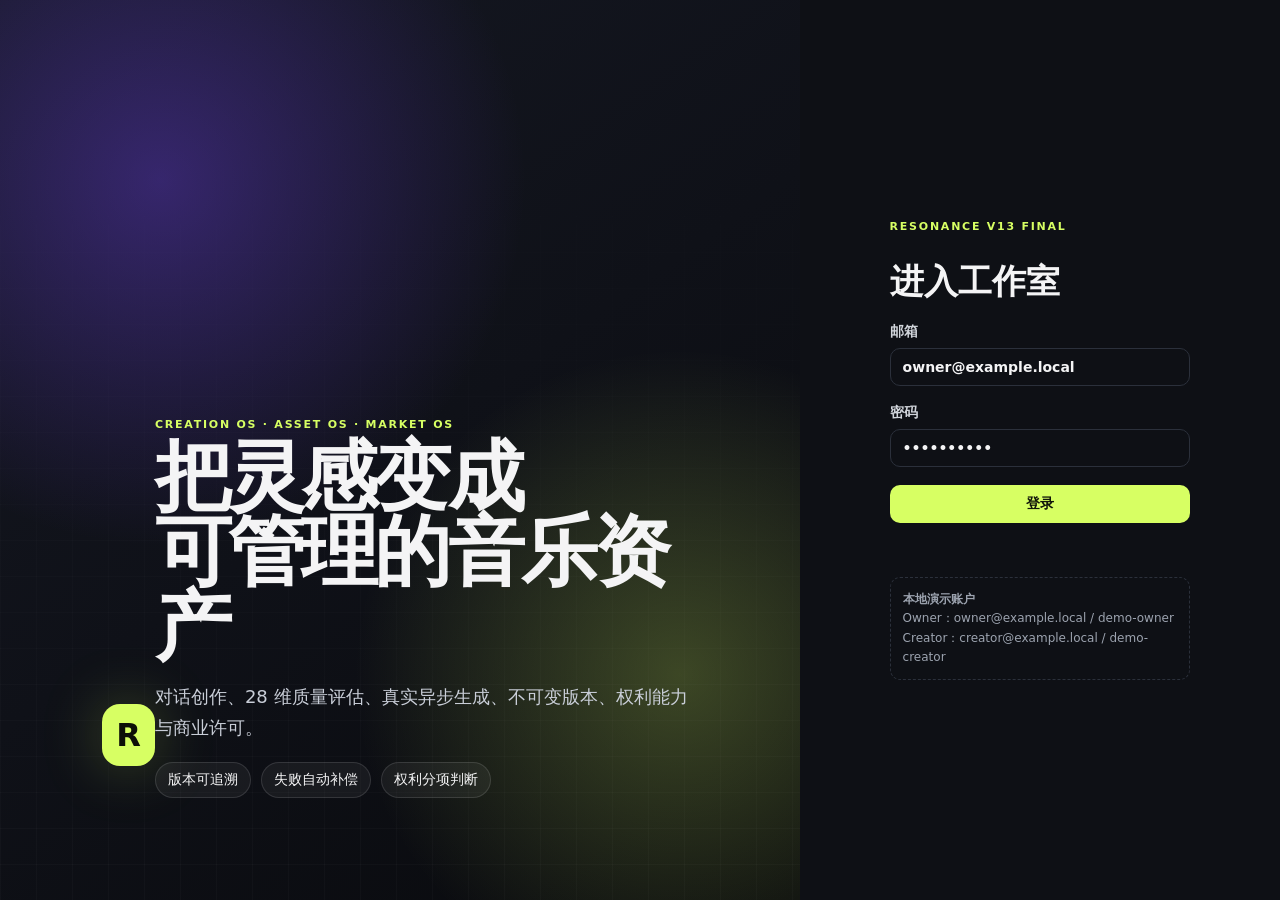
==== services/web/index.html @ 40df2aa9 "fix: stop shipping UI that only renders under a weaker CSP than the one we send nginx sends style-sr" ====
<!doctype html>
<html lang="zh-CN">
<head>
  <meta charset="utf-8">
  <meta name="viewport" content="width=device-width,initial-scale=1">
  <meta name="description" content="AI 音乐创作、资产管理与商业许可一体化平台">
  <title>Resonance · AI 音乐资产平台</title>
  <link rel="stylesheet" href="styles.css">
</head>
<body>
<a class="skip-link" href="#main">跳到主内容</a>
<div id="toast" class="toast" role="status" aria-live="polite" hidden></div>
<section id="login" class="login-shell">
  <div class="login-art">
    <div class="brand-mark">R</div>
    <div>
      <p class="eyebrow">CREATION OS · ASSET OS · MARKET OS</p>
      <h1>把灵感变成<br>可管理的音乐资产</h1>
      <p class="lead">对话创作、28 维质量评估、真实异步生成、不可变版本、权利能力与商业许可。</p>
      <div class="feature-strip">
        <span>版本可追溯</span><span>失败自动补偿</span><span>权利分项判断</span>
      </div>
    </div>
  </div>
  <form id="loginForm" class="login-card">
    <p class="eyebrow">RESONANCE V13 FINAL</p>
    <h2>进入工作室</h2>
    <label>邮箱<input id="email" autocomplete="username" value="owner@example.local"></label>
    <label>密码<input id="password" autocomplete="current-password" type="password" value="demo-owner"></label>
    <button type="submit">登录</button>
    <div id="loginError" class="error"></div>
    <div class="demo-accounts"><b>本地演示账户</b><br>Owner：owner@example.local / demo-owner<br>Creator：creator@example.local / demo-creator</div>
  </form>
</section>

<div id="app" hidden>
  <header class="topbar">
    <div class="brand"><span class="brand-mark small">R</span><div><b>Resonance</b><small>AI Music Asset Platform</small></div></div>
    <nav id="mainNav" aria-label="主导航">
      <button data-view="creation" class="active" aria-current="page" aria-label="创作视图">创作</button>
      <button data-view="assets" aria-label="资产视图">资产</button>
      <button data-view="market" aria-label="市场视图">市场</button>
      <button data-view="account" aria-label="数据与账户视图">数据与账户</button>
    </nav>
    <div class="top-actions"><span id="creditPill" class="credit-pill">— Credits</span><select id="workspace" aria-label="选择工作区"></select><span id="identity"></span><button id="logout" class="ghost">退出</button></div>
  </header>

  <main id="main" tabindex="-1">
    <section id="view-creation" class="view active">
      <div class="creation-layout">
        <aside class="project-rail">
          <div class="rail-head"><div><p class="eyebrow">PROJECTS</p><h2>歌曲项目</h2></div><button id="newProject" class="icon-btn" title="新建歌曲">＋</button></div>
          <div id="projectTools" class="list-tools"></div>
          <div id="projects" class="project-list"></div>
          <div id="projectPager"></div>
          <div class="rail-section"><div class="row"><b>版本分支</b><button id="newBranch" class="text-btn">新建</button></div><div id="branches" class="branch-list muted">选择项目后显示</div></div>
        </aside>

        <section class="studio-shell">
          <div id="creationEmpty" class="empty-state panel"><div class="empty-icon">♫</div><h2>开始一首新的作品</h2><p>创建项目后，通过对话、结构化编辑和质量评估逐步获得满意的 Master。</p><button id="emptyCreate">创建第一首歌</button></div>
          <div id="studio" hidden>
            <div class="studio-titlebar">
              <div><p class="eyebrow">CURRENT SONG</p><h1 id="projectTitle">—</h1><div class="meta-line"><span id="revisionBadge" class="tag"></span><span id="projectStatus" class="tag neutral"></span><span id="saveState">已同步</span></div></div>
              <div class="title-actions"><button id="showVersions" class="secondary">版本历史</button><button id="refresh" class="ghost">刷新</button></div>
            </div>

            <div class="studio-grid">
              <section class="panel conversation-panel">
                <div class="panel-head"><div><p class="eyebrow">AI CO-CREATOR</p><h3>对话与修改</h3></div><span id="aiSource" class="tag neutral">Local fallback</span></div>
                <div id="conversation" class="conversation"><div class="assistant-message">告诉我你希望这首歌发生什么变化。系统只会提出受约束的 Patch，不会直接扣费、选定 Master 或授予权利。</div></div>
                <textarea id="chatMessage" rows="4" placeholder="例如：保留歌词，让副歌更克制，减少鼓组密度，但最后一遍副歌要有抬升。"></textarea>
                <div class="row"><button id="chatApply">生成并应用修改</button><button id="chatPreview" class="secondary">仅预览 Patch</button></div>
                <details class="lock-box"><summary>字段锁定与创作边界</summary><label>锁定路径（逗号分隔 JSON Pointer）<input id="locks" placeholder="/lyrics,/hook"></label><button id="saveLocks" class="secondary">保存锁定</button></details>
              </section>

              <section class="panel editor-panel">
                <div class="panel-head"><div><p class="eyebrow">SONG SPEC</p><h3>歌词与风格</h3></div><button id="manualSave" class="secondary">保存为新版本</button></div>
                <div class="field-grid"><label>风格 Styles<textarea id="styles" rows="7"></textarea></label><label>歌词 Lyrics<textarea id="lyrics" class="lyrics" rows="20"></textarea></label></div>
              </section>

              <aside class="right-stack">
                <section class="panel quality-panel"><div class="panel-head"><div><p class="eyebrow">QUALITY ENGINE</p><h3>28 维质量</h3></div><span id="qualityGrade" class="score-ring">—</span></div><p id="qualitySummary" class="muted">尚未评估</p><button id="quality">运行确定性评估</button><div id="radarGrid" class="radar-grid"></div><div id="risks" class="risk-list"></div></section>
                <section class="panel generation-panel"><div class="panel-head"><div><p class="eyebrow">GENERATION QUOTE</p><h3>生成候选</h3></div></div><div class="compact-grid"><label>候选数<input id="candidateCount" type="number" min="1" max="8" value="2"></label><label>场景<select id="scenario"><option value="success">成功</option><option value="partial_success">部分成功</option><option value="failed">失败</option><option value="timeout">超时</option><option value="rate_limited">限流</option></select></label></div><button id="makeQuote">生成报价</button><div id="quoteBox" class="quote-box muted">报价会固定 Revision、Provider Snapshot、费用和部分成功政策。</div><button id="submitJob" disabled>确认并冻结 Credits</button></section>
              </aside>
            </div>

            <section class="panel candidates-panel"><div class="panel-head"><div><p class="eyebrow">LISTEN & DECIDE</p><h3>任务、候选与 Master</h3></div><div class="row panel-tools"><span class="muted">试听行为会进入可审计事件流</span><label class="check blind-toggle"><input id="blindToggle" type="checkbox">盲听 A/B</label></div></div><div id="jobSteps"></div><div id="jobs" class="job-list"></div><div id="candidates" class="candidate-grid"></div><div id="assetInfo" class="asset-banner muted">从 Ready Candidate 中选择 Master。</div></section>
            <section class="panel collaboration-panel"><div class="panel-head"><div><p class="eyebrow">COLLABORATION</p><h3>时间点评论</h3></div><button id="addComment" class="secondary">添加评论</button></div><div id="comments" class="comment-list muted">暂无评论</div></section>
          </div>
        </section>
      </div>
    </section>

    <section id="view-assets" class="view">
      <div class="page-head"><div><p class="eyebrow">ASSET OS</p><h1>音乐资产与权利证据</h1><p>每个资产都绑定固定 Revision、媒体哈希、生成 Recipe、贡献记录和版本化 Rights Manifest。</p></div><button id="reloadAssets" class="secondary">刷新资产</button></div>
      <div class="asset-layout"><div class="asset-main"><div id="assetTools" class="list-tools"></div><div id="assetCards" class="asset-card-grid"></div><div id="assetPager"></div></div><aside id="assetDetail" class="panel detail-panel"><h3>选择一个资产</h3><p class="muted">查看权利能力、来源链和商业发布状态。</p></aside></div>
    </section>

    <section id="view-market" class="view">
      <div class="page-head"><div><p class="eyebrow">MARKET OS</p><h1>额度、许可与品牌任务</h1><p>订单、支付、许可、交付、退款和争议保持独立对象并可对账。</p></div></div>
      <div class="market-tabs" role="tablist" aria-label="市场子页"><button data-market="credits" class="active" role="tab" aria-selected="true">额度与订阅</button><button data-market="offers" role="tab" aria-selected="false">音乐许可</button><button data-market="briefs" role="tab" aria-selected="false">品牌任务</button><button data-market="orders" role="tab" aria-selected="false">订单与交付</button></div>
      <div id="market-credits" class="market-pane active"><div id="catalog" class="catalog-grid"></div></div>
      <div id="market-offers" class="market-pane"><div class="row section-title"><h2>可授权作品</h2><button id="reloadOffers" class="secondary">刷新</button></div><div id="marketOffers" class="offer-grid"></div></div>
      <div id="market-briefs" class="market-pane"><div class="row section-title"><h2>公开品牌需求</h2><button id="createBrief" class="secondary">发布需求</button></div><div id="briefs" class="brief-grid"></div></div>
      <div id="market-orders" class="market-pane"><div class="row section-title"><h2>订单与交付</h2><button id="reloadOrders" class="secondary">刷新</button></div><div id="ordersTools" class="list-tools"></div><div id="orders" class="order-list"></div><div id="ordersPager"></div><h3>许可与交付</h3><div id="licensesTools" class="list-tools"></div><div id="licenses" class="order-list"></div><div id="licensesPager"></div></div>
    </section>

    <section id="view-account" class="view">
      <div class="page-head"><div><p class="eyebrow">INTELLIGENCE & TRUST</p><h1>指标、偏好与支持</h1><p>理论质量与真人选择、成本、权利可用性和留存共同校准。</p></div></div>
      <div id="analyticsCards" class="metric-grid"></div>
      <div class="account-grid"><section class="panel"><div class="panel-head"><h3>创作偏好</h3><button id="savePreferences" class="secondary">保存</button></div><label>偏好 JSON<textarea id="preferences" rows="12">{}</textarea></label><label class="check"><input id="learningEnabled" type="checkbox" checked>允许使用我的选择行为改善个人偏好模型</label></section><section class="panel"><div class="panel-head"><h3>支持与问题</h3><button id="newTicket" class="secondary">新建工单</button></div><div id="ticketTools" class="list-tools"></div><div id="tickets" class="ticket-list"></div><div id="ticketPager"></div></section><section class="panel"><h3>账本</h3><div id="ledgerBalances" class="balance-grid"></div><div id="ledgerTransactions" class="ledger-list"></div></section></div>
    </section>
  </main>

  <footer class="app-footer">
    <span>Resonance AI Music Asset Platform</span>
    <span class="muted">本地参考系统 · 不构成版权登记或法律意见</span>
  </footer>
</div>

<dialog id="dialog"><form method="dialog"><button class="dialog-close" value="cancel" aria-label="关闭对话框">×</button><div id="dialogContent"></div></form></dialog>
<script src="app.js"></script>
</body>
</html>
---- services/web/styles.css ----
:root {
  --bg: #0b0c10;
  --surface: #12141a;
  --surface2: #181b22;
  --surface3: #20242d;
  --line: #2b303b;
  --text: #f4f4f5;
  --muted: #9ca3af;
  --primary: #d7ff63;
  --primary2: #a8d83b;
  --danger: #ff6b6b;
  --warn: #f8c24e;
  --ok: #73dda0;
  --blue: #78a6ff;
  --radius: 16px;
  --shadow: 0 24px 60px rgba(0,0,0,.3);
}
* {
  box-sizing: border-box;
}
html,body {
  margin: 0;
  min-height: 100%;
  background: var(--bg);
  color: var(--text);
  font-family: Inter,ui-sans-serif,system-ui,-apple-system,BlinkMacSystemFont,"Segoe UI",sans-serif;
}
body {
  font-size: 14px;
}
button,input,select,textarea {
  font: inherit;
}
button {
  border: 0;
  border-radius: 10px;
  background: var(--primary);
  color: #11150a;
  font-weight: 700;
  padding: 10px 14px;
  cursor: pointer;
  transition: .18s transform,.18s opacity,.18s background;
}
button:hover {
  transform: translateY(-1px);
}
button:disabled {
  opacity: .35;
  cursor: not-allowed;
  transform: none;
}
.secondary {
  background: var(--surface3);
  color: var(--text);
  border: 1px solid var(--line);
}
.ghost {
  background: transparent;
  color: var(--muted);
  border: 1px solid transparent;
}
.ghost:hover {
  border-color: var(--line);
  color: var(--text);
}
.text-btn {
  background: transparent;
  color: var(--primary);
  padding: 4px;
}
.icon-btn {
  width: 36px;
  height: 36px;
  padding: 0;
  border-radius: 50%;
  font-size: 20px;
}
.eyebrow {
  font-size: 11px;
  letter-spacing: .16em;
  color: var(--primary);
  font-weight: 800;
  margin: 0 0 8px;
  text-transform: uppercase;
}
.muted {
  color: var(--muted);
}
.error {
  color: var(--danger);
  min-height: 18px;
}
.row {
  display: flex;
  align-items: center;
  justify-content: space-between;
  gap: 12px;
}
.tag {
  display: inline-flex;
  align-items: center;
  border: 1px solid rgba(215,255,99,.28);
  background: rgba(215,255,99,.08);
  color: var(--primary);
  border-radius: 999px;
  padding: 4px 9px;
  font-size: 11px;
}
.tag.neutral {
  color: var(--muted);
  border-color: var(--line);
  background: var(--surface2);
}
label {
  display: grid;
  gap: 7px;
  color: #d1d5db;
  font-weight: 600;
}
input,select,textarea {
  width: 100%;
  border: 1px solid var(--line);
  background: #0e1015;
  color: var(--text);
  border-radius: 10px;
  padding: 10px 12px;
  outline: none;
}
input:focus,select:focus,textarea:focus {
  border-color: var(--primary2);
  box-shadow: 0 0 0 3px rgba(215,255,99,.08);
}
textarea {
  resize: vertical;
  line-height: 1.55;
}
.lyrics {
  font-family: ui-monospace,SFMono-Regular,Menlo,Consolas,monospace;
}
.panel {
  background: var(--surface);
  border: 1px solid var(--line);
  border-radius: var(--radius);
  padding: 18px;
  box-shadow: 0 10px 30px rgba(0,0,0,.12);
}
.panel-head {
  display: flex;
  align-items: flex-start;
  justify-content: space-between;
  gap: 12px;
  margin-bottom: 14px;
}
.panel h3,.panel h2 {
  margin: 0;
}
.login-shell {
  min-height: 100vh;
  display: grid;
  grid-template-columns: minmax(0,1.25fr) minmax(360px,.75fr);
}
.login-art {
  position: relative;
  overflow: hidden;
  display: flex;
  align-items: flex-end;
  padding: 8vw;
  background: radial-gradient(circle at 20% 20%,rgba(121,70,255,.35),transparent 38%),radial-gradient(circle at 85% 75%,rgba(215,255,99,.24),transparent 34%),linear-gradient(145deg,#151823,#090a0d);
}
.login-art:after {
  content: "";
  position: absolute;
  inset: 0;
  background-image: linear-gradient(rgba(255,255,255,.025) 1px,transparent 1px),linear-gradient(90deg,rgba(255,255,255,.025) 1px,transparent 1px);
  background-size: 36px 36px;
  mask-image: linear-gradient(to bottom,transparent,#000);
}
.login-art>div {
  position: relative;
  z-index: 1;
}
.brand-mark {
  display: grid;
  place-items: center;
  width: 62px;
  height: 62px;
  border-radius: 18px;
  background: var(--primary);
  color: #0d0f08;
  font-size: 32px;
  font-weight: 900;
  margin-bottom: 32px;
  box-shadow: 0 0 60px rgba(215,255,99,.25);
}
.brand-mark.small {
  width: 36px;
  height: 36px;
  border-radius: 10px;
  font-size: 19px;
  margin: 0;
}
.login-art h1 {
  font-size: clamp(42px,6vw,82px);
  line-height: .98;
  letter-spacing: -.05em;
  margin: 0;
  max-width: 850px;
}
.lead {
  font-size: 18px;
  color: #c9ced8;
  max-width: 680px;
  line-height: 1.7;
}
.feature-strip {
  display: flex;
  gap: 10px;
  flex-wrap: wrap;
}
.feature-strip span {
  border: 1px solid rgba(255,255,255,.12);
  background: rgba(255,255,255,.05);
  padding: 8px 12px;
  border-radius: 999px;
}
.login-card {
  display: flex;
  flex-direction: column;
  justify-content: center;
  gap: 18px;
  padding: 9vw 7vw;
  background: #0e1015;
}
.login-card h2 {
  font-size: 34px;
  margin: 0;
}
.demo-accounts {
  font-size: 12px;
  color: var(--muted);
  line-height: 1.6;
  padding: 12px;
  border: 1px dashed var(--line);
  border-radius: 10px;
}
.topbar {
  height: 66px;
  display: grid;
  grid-template-columns: auto 1fr auto;
  align-items: center;
  gap: 28px;
  padding: 0 20px;
  border-bottom: 1px solid var(--line);
  position: sticky;
  top: 0;
  background: rgba(11,12,16,.92);
  backdrop-filter: blur(18px);
  z-index: 20;
}
.brand {
  display: flex;
  align-items: center;
  gap: 10px;
}
.brand div {
  display: grid;
}
.brand small {
  color: var(--muted);
  font-size: 10px;
}
.topbar nav {
  display: flex;
  gap: 4px;
  justify-content: center;
}
.topbar nav button {
  background: transparent;
  color: var(--muted);
  padding: 9px 13px;
}
.topbar nav button.active {
  background: var(--surface2);
  color: var(--text);
}
.top-actions {
  display: flex;
  align-items: center;
  gap: 10px;
}
.top-actions select {
  width: auto;
  min-width: 160px;
}
.credit-pill {
  border: 1px solid rgba(215,255,99,.25);
  color: var(--primary);
  background: rgba(215,255,99,.07);
  border-radius: 999px;
  padding: 7px 10px;
  font-weight: 700;
}
.view {
  display: none;
}
.view.active {
  display: block;
}
.creation-layout {
  display: grid;
  grid-template-columns: 240px minmax(0,1fr);
  min-height: calc(100vh - 66px);
}
.project-rail {
  border-right: 1px solid var(--line);
  padding: 20px 14px;
  background: #0e1015;
  position: sticky;
  top: 66px;
  height: calc(100vh - 66px);
  overflow: auto;
}
.rail-head {
  display: flex;
  align-items: center;
  justify-content: space-between;
  margin-bottom: 14px;
}
.rail-head h2 {
  margin: 0;
  font-size: 18px;
}
.project-list,.branch-list {
  display: grid;
  gap: 7px;
}
.project-item {
  display: grid;
  gap: 4px;
  padding: 11px;
  border-radius: 10px;
  cursor: pointer;
  border: 1px solid transparent;
}
.project-item:hover {
  background: var(--surface2);
}
.project-item.active {
  background: rgba(215,255,99,.08);
  border-color: rgba(215,255,99,.18);
}
.project-item small {
  color: var(--muted);
}
.rail-section {
  margin-top: 22px;
  padding-top: 18px;
  border-top: 1px solid var(--line);
}
.branch-item {
  display: flex;
  justify-content: space-between;
  padding: 8px 9px;
  border-radius: 8px;
  background: var(--surface);
}
.studio-shell {
  padding: 20px;
  min-width: 0;
}
.empty-state {
  min-height: 65vh;
  display: grid;
  place-items: center;
  align-content: center;
  text-align: center;
  gap: 8px;
}
.empty-state p {
  max-width: 520px;
  color: var(--muted);
}
.empty-icon {
  font-size: 48px;
  color: var(--primary);
}
.studio-titlebar {
  display: flex;
  justify-content: space-between;
  align-items: flex-start;
  margin-bottom: 18px;
}
.studio-titlebar h1 {
  margin: 0;
  font-size: 30px;
}
.meta-line {
  display: flex;
  align-items: center;
  gap: 8px;
  margin-top: 8px;
  color: var(--muted);
  font-size: 12px;
}
.title-actions {
  display: flex;
  gap: 8px;
}
.studio-grid {
  display: grid;
  grid-template-columns: minmax(270px,.8fr) minmax(380px,1.25fr) minmax(280px,.8fr);
  gap: 14px;
  align-items: start;
}
.conversation-panel {
  position: sticky;
  top: 86px;
}
.conversation {
  display: grid;
  gap: 10px;
  max-height: 300px;
  overflow: auto;
  margin-bottom: 12px;
}
.assistant-message,.user-message {
  padding: 11px 12px;
  border-radius: 12px;
  line-height: 1.5;
}
.assistant-message {
  background: var(--surface2);
  border: 1px solid var(--line);
}
.user-message {
  background: rgba(215,255,99,.09);
  border: 1px solid rgba(215,255,99,.2);
  margin-left: 12%;
}
.lock-box {
  margin-top: 14px;
  border-top: 1px solid var(--line);
  padding-top: 12px;
}
.lock-box summary {
  cursor: pointer;
  color: var(--muted);
  margin-bottom: 10px;
}
.editor-panel textarea {
  min-height: 140px;
}
.editor-panel .lyrics {
  min-height: 430px;
}
.field-grid {
  display: grid;
  gap: 14px;
}
.right-stack {
  display: grid;
  gap: 14px;
}
.score-ring {
  width: 52px;
  height: 52px;
  border: 3px solid var(--primary);
  border-radius: 50%;
  display: grid;
  place-items: center;
  font-weight: 800;
  font-size: 12px;
}
.dimension-grid {
  display: grid;
  grid-template-columns: repeat(2,1fr);
  gap: 6px;
  margin-top: 12px;
  max-height: 250px;
  overflow: auto;
}
.dimension {
  background: var(--surface2);
  padding: 7px;
  border-radius: 8px;
  font-size: 11px;
  display: flex;
  justify-content: space-between;
}
.risk-list {
  display: grid;
  gap: 6px;
  margin-top: 10px;
}
.risk {
  border-left: 3px solid var(--warn);
  background: var(--surface2);
  padding: 8px;
  font-size: 11px;
}
.risk.high {
  border-color: var(--danger);
}
.compact-grid {
  display: grid;
  grid-template-columns: 1fr 1fr;
  gap: 10px;
}
.quote-box {
  border: 1px dashed var(--line);
  padding: 12px;
  border-radius: 10px;
  margin: 10px 0;
  line-height: 1.6;
}
.candidates-panel,.collaboration-panel {
  margin-top: 14px;
}
.job-list {
  display: grid;
  gap: 6px;
  margin-bottom: 14px;
}
.job-row {
  display: grid;
  grid-template-columns: 1fr auto auto;
  gap: 10px;
  padding: 9px 10px;
  background: var(--surface2);
  border-radius: 9px;
  align-items: center;
}
.status {
  font-size: 11px;
  border-radius: 999px;
  padding: 4px 8px;
  background: #262b35;
  color: #cdd2dc;
}
.status.completed,.status.ready,.status.fulfilled,.status.active,.status.passed {
  background: rgba(115,221,160,.12);
  color: var(--ok);
}
.status.failed,.status.dead_letter,.status.blocked {
  background: rgba(255,107,107,.12);
  color: var(--danger);
}
.status.processing,.status.queued,.status.payment_pending {
  background: rgba(120,166,255,.12);
  color: var(--blue);
}
.candidate-grid {
  display: grid;
  grid-template-columns: repeat(auto-fit,minmax(260px,1fr));
  gap: 12px;
}
.candidate-card {
  background: var(--surface2);
  border: 1px solid var(--line);
  border-radius: 13px;
  padding: 13px;
}
.candidate-card audio {
  width: 100%;
  margin: 10px 0;
}
.asset-banner {
  margin-top: 14px;
  padding: 12px;
  border-radius: 10px;
  background: var(--surface2);
}
.comment-list {
  display: grid;
  gap: 8px;
}
.comment {
  display: grid;
  grid-template-columns: auto 1fr auto;
  gap: 10px;
  padding: 10px;
  background: var(--surface2);
  border-radius: 9px;
}
.page-head {
  display: flex;
  justify-content: space-between;
  align-items: flex-end;
  padding: 36px 4vw 24px;
  border-bottom: 1px solid var(--line);
}
.page-head h1 {
  font-size: 40px;
  margin: 0;
}
.page-head p {
  max-width: 760px;
  color: var(--muted);
}
.asset-layout {
  display: grid;
  grid-template-columns: minmax(0,1fr) 420px;
  gap: 18px;
  padding: 24px 4vw;
}
.asset-card-grid,.offer-grid,.brief-grid,.catalog-grid {
  display: grid;
  grid-template-columns: repeat(auto-fill,minmax(260px,1fr));
  gap: 14px;
  align-content: start;
}
.asset-card,.offer-card,.brief-card,.catalog-card {
  background: var(--surface);
  border: 1px solid var(--line);
  border-radius: 14px;
  padding: 16px;
  cursor: pointer;
}
.asset-card:hover,.offer-card:hover,.brief-card:hover {
  border-color: #434a58;
}
.asset-card h3,.offer-card h3,.brief-card h3,.catalog-card h3 {
  margin: 0 0 8px;
}
.hash {
  font-family: ui-monospace,monospace;
  font-size: 11px;
  color: var(--muted);
  word-break: break-all;
}
.capabilities {
  display: flex;
  flex-wrap: wrap;
  gap: 5px;
  margin-top: 12px;
}
.cap {
  font-size: 10px;
  padding: 4px 6px;
  border-radius: 6px;
  background: var(--surface3);
}
.cap.allowed {
  color: var(--ok);
}
.cap.blocked {
  color: var(--danger);
}
.cap.manual_review,.cap.unknown {
  color: var(--warn);
}
.detail-panel {
  position: sticky;
  top: 86px;
  max-height: calc(100vh - 110px);
  overflow: auto;
}
.provenance-list {
  display: grid;
  gap: 8px;
}
.provenance-item {
  padding: 10px;
  border: 1px solid var(--line);
  border-radius: 9px;
}
.market-tabs {
  display: flex;
  gap: 6px;
  padding: 18px 4vw 0;
}
.market-tabs button {
  background: var(--surface);
  color: var(--muted);
  border: 1px solid var(--line);
}
.market-tabs button.active {
  color: #111;
  background: var(--primary);
  border-color: var(--primary);
}
.market-pane {
  display: none;
  padding: 22px 4vw 40px;
}
.market-pane.active {
  display: block;
}
.section-title {
  margin-bottom: 14px;
}
.catalog-card {
  display: grid;
  gap: 10px;
}
.price {
  font-size: 28px;
  font-weight: 850;
}
.order-list,.ledger-list,.ticket-list {
  display: grid;
  gap: 8px;
}
.order-row,.ledger-row,.ticket-row {
  display: grid;
  grid-template-columns: 1.2fr .8fr .6fr auto;
  gap: 12px;
  padding: 11px 12px;
  background: var(--surface);
  border: 1px solid var(--line);
  border-radius: 10px;
  align-items: center;
}
.metric-grid {
  display: grid;
  grid-template-columns: repeat(auto-fit,minmax(160px,1fr));
  gap: 12px;
  padding: 24px 4vw;
}
.metric-card {
  background: var(--surface);
  border: 1px solid var(--line);
  border-radius: 14px;
  padding: 16px;
}
.metric-card b {
  display: block;
  font-size: 28px;
  margin-top: 6px;
}
.account-grid {
  display: grid;
  grid-template-columns: 1fr 1fr;
  gap: 14px;
  padding: 0 4vw 40px;
}
.account-grid>.panel:last-child {
  grid-column: 1/-1;
}
.check {
  display: flex;
  grid-template-columns: auto 1fr;
  align-items: center;
}
.check input {
  width: auto;
}
.balance-grid {
  display: flex;
  gap: 8px;
  flex-wrap: wrap;
  margin-bottom: 14px;
}
.balance {
  background: var(--surface2);
  padding: 10px 12px;
  border-radius: 9px;
}
.toast {
  position: fixed;
  z-index: 100;
  right: 20px;
  top: 82px;
  max-width: 420px;
  padding: 12px 16px;
  background: #20242d;
  border: 1px solid var(--line);
  border-radius: 10px;
  box-shadow: var(--shadow);
}
.toast-error {
  border-color: var(--danger);
}
.toast-ok {
  border-color: var(--ok);
}
.gap-lg {
  margin-top: 16px;
}
.gap-sm {
  margin-top: 8px;
}
dialog {
  border: 1px solid var(--line);
  border-radius: 16px;
  background: var(--surface);
  color: var(--text);
  min-width: min(720px,90vw);
  max-width: 90vw;
  max-height: 86vh;
  padding: 0;
  box-shadow: var(--shadow);
}
dialog::backdrop {
  background: rgba(0,0,0,.68);
  backdrop-filter: blur(6px);
}
dialog form {
  padding: 24px;
  position: relative;
}
.dialog-close {
  position: absolute;
  right: 12px;
  top: 12px;
  background: transparent;
  color: var(--muted);
  font-size: 22px;
}
.dialog-table {
  width: 100%;
  border-collapse: collapse;
}
.dialog-table td,.dialog-table th {
  padding: 8px;
  border-bottom: 1px solid var(--line);
  text-align: left;
}
.dialog-fields {
  display: grid;
  gap: 14px;
}
.dialog-fields label {
  display: grid;
  gap: 7px;
}
.dialog-actions {
  display: flex;
  justify-content: flex-end;
  gap: 10px;
  margin-top: 18px;
}
.dialog-error {
  min-height: 16px;
  margin-top: 10px;
}
button.danger {
  background: var(--danger);
  color: #fff;
}
button.loading {
  position: relative;
  padding-right: 34px;
  opacity: .75;
  pointer-events: none;
}
button.loading::after {
  content: "";
  position: absolute;
  right: 11px;
  top: 50%;
  width: 13px;
  height: 13px;
  margin-top: -7px;
  border: 2px solid currentColor;
  border-top-color: transparent;
  border-radius: 50%;
  animation: spin .7s linear infinite;
}
@keyframes spin {
  to {
    transform: rotate(1turn);
  }
}
@media (max-width:1200px) {
  .studio-grid {
    grid-template-columns: 1fr 1.3fr;
  }
  .right-stack {
    grid-column: 1/-1;
    grid-template-columns: 1fr 1fr;
  }
  .conversation-panel {
    position: static;
  }
  .asset-layout {
    grid-template-columns: 1fr;
  }
  .detail-panel {
    position: static;
  }
  .top-actions #identity {
    display: none;
  }
}
@media (max-width:860px) {
  .login-shell {
    grid-template-columns: 1fr;
  }
  .login-art {
    min-height: 46vh;
    padding: 48px 28px;
  }
  .login-card {
    padding: 46px 28px;
  }
  .topbar {
    grid-template-columns: auto 1fr;
    height: auto;
    min-height: 66px;
  }
  .topbar nav {
    order: 3;
    grid-column: 1/-1;
    min-width: 0;
    overflow: auto;
    justify-content: flex-start;
    padding-bottom: 8px;
  }
  .top-actions {
    min-width: 0;
    flex-wrap: wrap;
    justify-content: flex-end;
  }
  .credit-pill {
    display: none;
  }
  .creation-layout {
    grid-template-columns: 1fr;
  }
  .project-rail {
    position: static;
    height: auto;
    border-right: 0;
    border-bottom: 1px solid var(--line);
  }
  .project-list {
    grid-template-columns: repeat(auto-fit,minmax(160px,1fr));
  }
  .studio-grid {
    grid-template-columns: 1fr;
  }
  .right-stack {
    grid-column: auto;
    grid-template-columns: 1fr;
  }
  .studio-titlebar {
    display: grid;
    gap: 12px;
  }
  .account-grid {
    grid-template-columns: 1fr;
  }
  .account-grid>.panel:last-child {
    grid-column: auto;
  }
  .page-head {
    align-items: flex-start;
  }
  .order-row,.ledger-row,.ticket-row {
    grid-template-columns: 1fr auto;
  }
  .asset-layout,.metric-grid,.account-grid {
    padding-left: 18px;
    padding-right: 18px;
  }
  .page-head,.market-pane,.market-tabs {
    padding-left: 18px;
    padding-right: 18px;
  }
}

/* ---- Phase 2: list tools (B4) ---- */
.list-tools {
  display: grid;
  gap: 10px;
  margin-bottom: 12px;
}
.list-search {
  width: 100%;
}
.status-tabs {
  display: flex;
  gap: 6px;
  flex-wrap: wrap;
}
.tab-btn {
  background: var(--surface3);
  color: var(--muted);
  border: 1px solid var(--line);
  padding: 6px 11px;
  border-radius: 999px;
  font-size: 12px;
}
.tab-btn.active {
  color: #111;
  background: var(--primary);
  border-color: var(--primary);
}
.pager {
  display: flex;
  align-items: center;
  justify-content: flex-end;
  gap: 10px;
  margin-top: 12px;
}
.pager-btn {
  padding: 7px 11px;
  font-size: 12px;
}
.asset-main {
  display: grid;
  gap: 0;
  align-content: start;
}

/* ---- Phase 2: generation stepper (B1) ---- */
.stepper {
  display: grid;
  gap: 0;
  margin-bottom: 14px;
  padding: 6px 0;
}
.step {
  position: relative;
  display: grid;
  grid-template-columns: 20px 1fr;
  gap: 10px;
  padding-bottom: 14px;
}
.step:not(:last-child):before {
  content: "";
  position: absolute;
  left: 8px;
  top: 18px;
  bottom: 0;
  width: 2px;
  background: var(--line);
}
.step-dot {
  width: 18px;
  height: 18px;
  border-radius: 50%;
  border: 2px solid var(--muted);
  background: var(--surface2);
  position: relative;
  z-index: 1;
}
.step.completed .step-dot {
  border-color: var(--ok);
  background: var(--ok);
}
.step.failed .step-dot {
  border-color: var(--danger);
  background: var(--danger);
}
.step.compensated .step-dot {
  border-color: var(--warn);
  background: var(--warn);
}
.step.started .step-dot {
  border-color: var(--blue);
  box-shadow: 0 0 0 4px rgba(120,166,255,.18);
}
.step-body {
  display: grid;
  gap: 4px;
}
.step-body .row {
  justify-content: flex-start;
}
.step-error {
  font-size: 11px;
  color: var(--danger);
  background: rgba(255,107,107,.08);
  border: 1px solid rgba(255,107,107,.2);
  padding: 6px 8px;
  border-radius: 7px;
  word-break: break-all;
}

/* ---- Phase 2: blind A/B + playback (B2) ---- */
.panel-tools {
  justify-content: flex-end;
  flex-wrap: wrap;
}
.blind-toggle {
  display: flex;
  align-items: center;
  gap: 8px;
  color: var(--muted);
  font-size: 12px;
  cursor: pointer;
  white-space: nowrap;
}
.blind-toggle input {
  width: auto;
}
.blind-label {
  font-size: 24px;
  letter-spacing: .05em;
  color: var(--primary);
}
.play-progress {
  appearance: none;
  -webkit-appearance: none;
  display: block;
  width: 100%;
  height: 4px;
  border: 0;
  border-radius: 4px;
  background: var(--surface3);
  margin: 2px 0 8px;
}
.play-progress::-webkit-progress-bar {
  background: var(--surface3);
  border-radius: 4px;
}
.play-progress::-webkit-progress-value {
  background: var(--primary);
  border-radius: 4px;
}
.play-progress::-moz-progress-bar {
  background: var(--primary);
  border-radius: 4px;
}
.candidate-meta {
  justify-content: flex-start;
  margin-bottom: 4px;
}

/* ---- Phase 2: radar (B3) ---- */
.radar-grid {
  display: grid;
  gap: 10px;
  margin-top: 12px;
}
.radar-chart {
  background: var(--surface2);
  border: 1px solid var(--line);
  border-radius: 12px;
  padding: 10px;
}
.radar-chart-head {
  display: flex;
  align-items: center;
  gap: 8px;
  margin-bottom: 6px;
}
.radar-chart-head b {
  font-size: 13px;
}
.radar-chart svg {
  display: block;
  margin: 0 auto;
  max-width: 100%;
  height: auto;
}
.radar-ring {
  fill: none;
  stroke: var(--line);
  stroke-width: 1;
}
.radar-axis {
  stroke: #333a46;
  stroke-width: 1;
}
.radar-data {
  fill: var(--tone, var(--muted));
  fill-opacity: .22;
  stroke-width: 1.5;
  stroke: #fff;
  stroke-opacity: .4;
}
.radar-point {
  fill: var(--text);
  stroke: var(--surface2);
  stroke-width: 1.5;
  cursor: pointer;
}
.radar-point.critical {
  fill: var(--danger);
  stroke: #fff;
  stroke-width: 2;
}
.radar-label {
  fill: var(--muted);
  font-size: 9px;
}
.radar-dot {
  display: inline-block;
  width: 10px;
  height: 10px;
  border-radius: 50%;
  background: var(--tone, var(--muted));
}
/* Group colours are carried by classes because style-src is pinned to 'self':
   an inline style="background:…" is blocked by the browser, not just warned about. */
.tone-primary { --tone: var(--primary); }
.tone-blue { --tone: var(--blue); }
.tone-warn { --tone: var(--warn); }
.radar-legend {
  display: flex;
  gap: 12px;
  flex-wrap: wrap;
  align-items: center;
  font-size: 11px;
}
.radar-legend span {
  display: inline-flex;
  align-items: center;
  gap: 5px;
}
.radar-critical {
  color: var(--danger);
}
.radar-tip {
  visibility: hidden;
  pointer-events: none;
}
.radar-tip.show {
  visibility: visible;
}
.radar-tip-bg {
  fill: #20242d;
  stroke: var(--line);
  stroke-width: 1;
}
.radar-tip text {
  font-size: 9px;
  fill: var(--text);
}
.radar-tip .radar-tip-note {
  fill: var(--muted);
}

/* ---- a11y (Phase 3) ---- */
.skip-link {
  position: absolute;
  left: -9999px;
  top: 0;
  z-index: 9999;
  padding: 10px 14px;
  background: var(--primary);
  color: #0b0c10;
  border-radius: 0 0 8px 0;
  font-weight: 600;
}
.skip-link:focus {
  left: 0;
}
.app-footer {
  display: flex;
  gap: 16px;
  justify-content: space-between;
  align-items: center;
  padding: 14px 22px;
  border-top: 1px solid var(--line);
  font-size: 12px;
}
.app-footer .muted {
  color: var(--muted);
}
.radar-dims {
  margin-top: 10px;
  font-size: 12px;
  border-top: 1px dashed var(--line);
  padding-top: 8px;
}
.radar-dims summary {
  cursor: pointer;
  color: var(--muted);
}
.radar-dims ul {
  margin: 8px 0 0;
  padding-left: 18px;
  display: grid;
  gap: 4px;
}
.radar-point:focus {
  outline: 2px solid var(--primary);
  outline-offset: 2px;
}
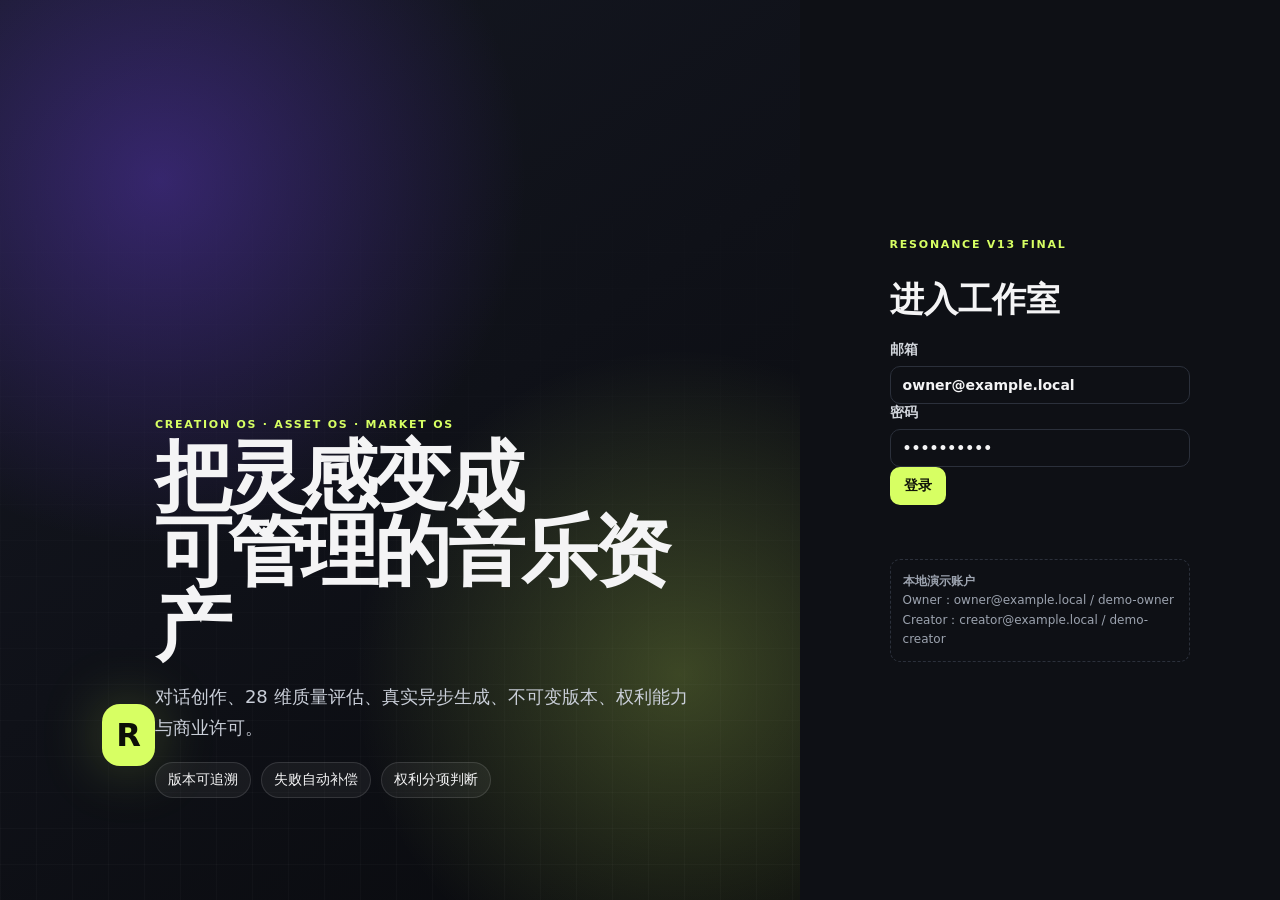
==== commit 96d59556: "feat: TOTP second factor, and the two privacy holes it exposed Login for an armed account now stops " ====
--- a/services/web/index.html
+++ b/services/web/index.html
@@ -24,11 +24,20 @@
   </div>
   <form id="loginForm" class="login-card">
     <p class="eyebrow">RESONANCE V13 FINAL</p>
-    <h2>进入工作室</h2>
-    <label>邮箱<input id="email" autocomplete="username" value="owner@example.local"></label>
-    <label>密码<input id="password" autocomplete="current-password" type="password" value="demo-owner"></label>
-    <button type="submit">登录</button>
-    <div id="loginError" class="error"></div>
+    <h2 id="loginTitle">进入工作室</h2>
+    <div id="credentialFields">
+      <label>邮箱<input id="email" autocomplete="username" value="owner@example.local"></label>
+      <label>密码<input id="password" autocomplete="current-password" type="password" value="demo-owner"></label>
+      <button type="submit">登录</button>
+    </div>
+    <div id="mfaStep" hidden>
+      <p id="mfaHint" class="mfa-hint">这个账户已开启两步验证。请输入验证器里的应用码；手机不在身边时可以输入一次性恢复码。</p>
+      <label>验证码<input id="mfaCode" autocomplete="one-time-code" autocapitalize="none" spellcheck="false" maxlength="10" aria-describedby="mfaHint mfaExpiry"></label>
+      <button type="submit">验证并登录</button>
+      <button type="button" id="mfaCancel" class="ghost">改用其他账户</button>
+      <p id="mfaExpiry" class="mfa-expiry" role="status"></p>
+    </div>
+    <div id="loginError" class="error" role="alert"></div>
     <div class="demo-accounts"><b>本地演示账户</b><br>Owner：owner@example.local / demo-owner<br>Creator：creator@example.local / demo-creator</div>
   </form>
 </section>
@@ -108,7 +117,7 @@
     <section id="view-account" class="view">
       <div class="page-head"><div><p class="eyebrow">INTELLIGENCE & TRUST</p><h1>指标、偏好与支持</h1><p>理论质量与真人选择、成本、权利可用性和留存共同校准。</p></div></div>
       <div id="analyticsCards" class="metric-grid"></div>
-      <div class="account-grid"><section class="panel"><div class="panel-head"><h3>创作偏好</h3><button id="savePreferences" class="secondary">保存</button></div><label>偏好 JSON<textarea id="preferences" rows="12">{}</textarea></label><label class="check"><input id="learningEnabled" type="checkbox" checked>允许使用我的选择行为改善个人偏好模型</label></section><section class="panel"><div class="panel-head"><h3>支持与问题</h3><button id="newTicket" class="secondary">新建工单</button></div><div id="ticketTools" class="list-tools"></div><div id="tickets" class="ticket-list"></div><div id="ticketPager"></div></section><section class="panel"><h3>账本</h3><div id="ledgerBalances" class="balance-grid"></div><div id="ledgerTransactions" class="ledger-list"></div></section></div>
+      <div class="account-grid"><section class="panel"><div class="panel-head"><h3>创作偏好</h3><button id="savePreferences" class="secondary">保存</button></div><label>偏好 JSON<textarea id="preferences" rows="12">{}</textarea></label><label class="check"><input id="learningEnabled" type="checkbox" checked>允许使用我的选择行为改善个人偏好模型</label></section><section class="panel"><div class="panel-head"><h3>支持与问题</h3><button id="newTicket" class="secondary">新建工单</button></div><div id="ticketTools" class="list-tools"></div><div id="tickets" class="ticket-list"></div><div id="ticketPager"></div></section><section class="panel"><div class="panel-head"><h3>两步验证</h3><span id="mfaState" class="muted">检查中…</span></div><p class="muted">开启后，登录在密码之外还需要验证器应用里的一次性验证码。</p><div id="mfaEnrol" hidden><p class="muted">第一步：在验证器 App 中新建 TOTP 账户，输入下面这组密钥。</p><p class="secret-box"><code id="mfaSecret"></code><button type="button" id="copySecret" class="text-btn">复制密钥</button></p><p class="muted">第二步：输入当前验证码，证明这个密钥真的在你手上。</p><label>验证码<input id="mfaEnrolCode" autocomplete="one-time-code" autocapitalize="none" spellcheck="false" maxlength="10" aria-describedby="mfaEnrolHint"></label><p id="mfaEnrolHint" class="muted">验证器每 30 秒换一个 6 位码；确认成功后会给出 10 个一次性恢复码。</p><div class="row"><button type="button" id="mfaConfirm">确认开启</button><button type="button" id="mfaAbort" class="ghost">取消</button></div></div><div id="mfaRecovery" hidden><h4>恢复码（只显示这一次）</h4><ul id="mfaRecoveryList" class="recovery-list"></ul><button type="button" id="copyRecovery" class="text-btn">全部复制</button><p class="muted">请存到不放验证器的设备上；每个只能用一次，被用过或关闭验证后即失效。</p></div><div id="mfaArmed" hidden><p id="mfaArmedAt" class="muted"></p><label>验证码<input id="mfaDisableCode" autocomplete="one-time-code" autocapitalize="none" spellcheck="false" maxlength="10" aria-describedby="mfaDisableHint"></label><p id="mfaDisableHint" class="muted">关闭需要一个当前有效的验证码或恢复码。</p><button type="button" id="mfaDisable" class="secondary">关闭两步验证</button></div><button type="button" id="mfaStart" class="secondary">开启两步验证</button><div id="mfaError" class="error" role="alert"></div></section><section class="panel"><h3>账本</h3><div id="ledgerBalances" class="balance-grid"></div><div id="ledgerTransactions" class="ledger-list"></div></section></div>
     </section>
   </main>
 
--- a/services/web/styles.css
+++ b/services/web/styles.css
@@ -1271,3 +1271,49 @@
   outline: 2px solid var(--primary);
   outline-offset: 2px;
 }
+
+/* --- second factor ------------------------------------------------------- */
+/* The seed is 32 unbroken base32 characters and the recovery codes are 10 each; without break-all
+   both push the panel wider than the viewport at 390px instead of wrapping. */
+.mfa-hint,
+.mfa-expiry {
+  margin: 0;
+  font-size: 13px;
+  color: var(--muted);
+  line-height: 1.5;
+  overflow-wrap: anywhere;
+}
+.secret-box {
+  display: flex;
+  align-items: center;
+  justify-content: space-between;
+  gap: 10px;
+  flex-wrap: wrap;
+  padding: 10px 12px;
+  border: 1px solid var(--line);
+  border-radius: 10px;
+  background: var(--surface2);
+}
+.secret-box code {
+  font-family: ui-monospace,SFMono-Regular,Menlo,Consolas,monospace;
+  font-size: 14px;
+  letter-spacing: .06em;
+  word-break: break-all;
+  min-width: 0;
+}
+.recovery-list {
+  list-style: none;
+  margin: 8px 0;
+  padding: 0;
+  display: grid;
+  grid-template-columns: repeat(auto-fill, minmax(112px, 1fr));
+  gap: 6px;
+}
+.recovery-list code {
+  font-family: ui-monospace,SFMono-Regular,Menlo,Consolas,monospace;
+  display: block;
+  padding: 6px 8px;
+  border: 1px dashed var(--line);
+  border-radius: 8px;
+  word-break: break-all;
+}
